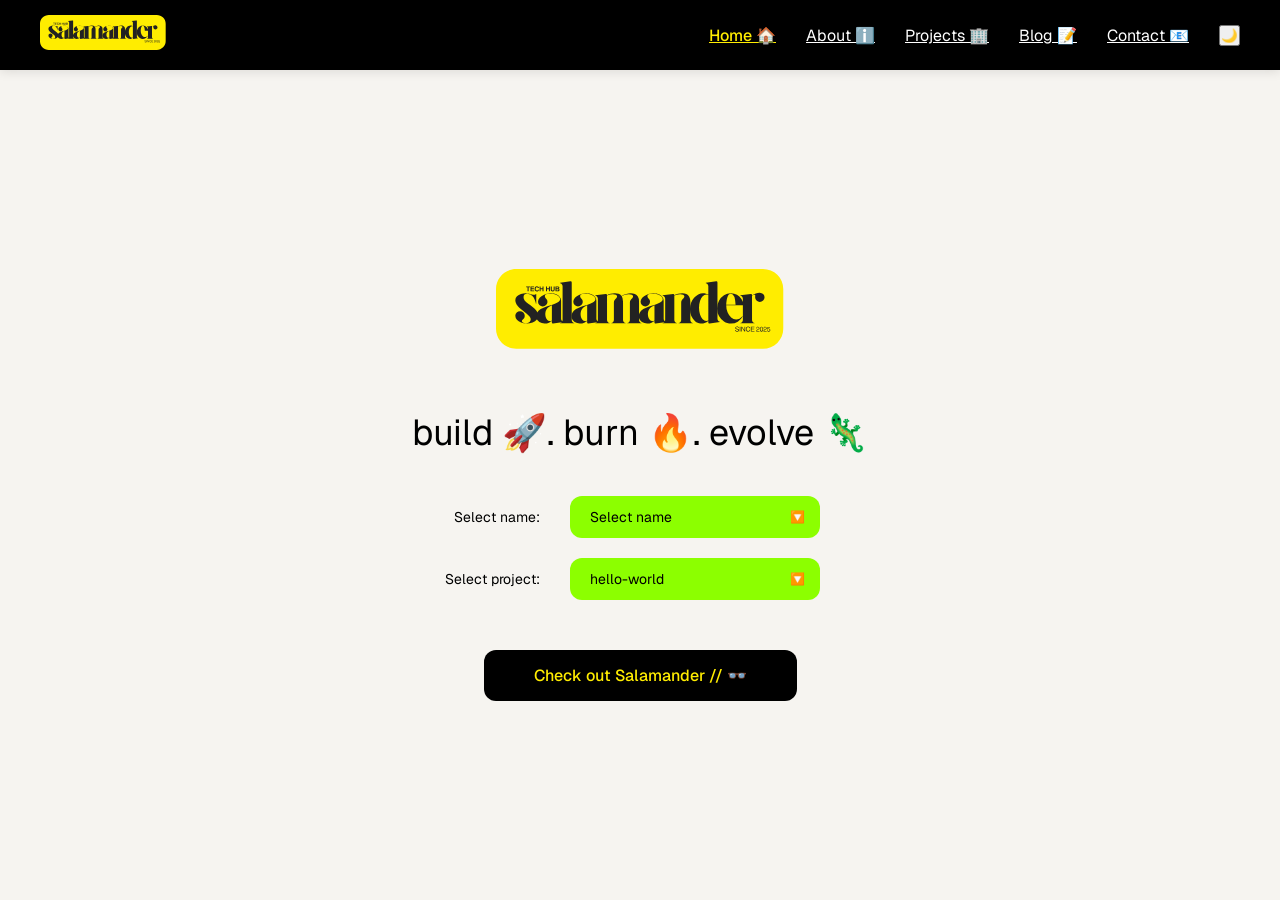
==== index.html @ b8609110 "Add favicon to all main HTML pages - Added a favicon link to 'about.html', 'blog.html', 'contact.htm" ====
<!DOCTYPE html>
<html lang="en">
  <head>
    <meta charset="UTF-8" />
    <meta name="viewport" content="width=device-width, initial-scale=1.0" />
    <title>Salamander Tech Hub</title>
    <link rel="icon" type="image/svg+xml" href="assets/images/salamander-logo-yellow.svg" />
    <link
      href="https://fonts.googleapis.com/css2?family=Geist:wght@400;500;600;700&display=swap"
      rel="stylesheet"
    />
    <link rel="stylesheet" href="css/styles.css" />
  </head>
  <body>
    <nav class="navbar">
      <a href="index.html" class="logo">
        <img src="assets/images/salamander-logo-yellow.svg" alt="Salamander" />
      </a>
      <button class="mobile-menu-toggle" id="mobile-menu-toggle">☰</button>
      <div class="nav-links" id="nav-links">
        <a href="index.html" class="active">Home 🏠</a>
        <a href="about.html">About ℹ️</a>
        <a href="projects.html">Projects 🏢</a>
        <a href="blog.html">Blog 📝</a>
        <a href="contact.html">Contact 📧</a>
        <button id="theme-toggle" aria-label="Toggle dark mode">🌙</button>
      </div>
    </nav>

    <main class="main-content">
      <img
        src="assets/images/salamander-logo-yellow.svg"
        alt="Salamander Tech Hub"
        class="salamander-logo"
      />

      <h1 class="motto">build 🚀. burn 🔥. evolve 🦎</h1>

      <div class="controls">
        <div class="control-group">
          <label for="name-select">Select name:</label>
          <div class="select-wrapper">
            <select id="name-select"></select>
          </div>
        </div>

        <div class="control-group">
          <label for="project-select">Select project:</label>
          <div class="select-wrapper">
            <select id="project-select">
              <option value="hello-world">hello-world</option>
            </select>
          </div>
        </div>

        <button class="cta-button">Check out Salamander // 👓</button>
      </div>
    </main>

    <script src="js/script.js"></script>
  </body>
</html>
---- css/styles.css ----
* {
    margin: 0;
    padding: 0;
    box-sizing: border-box;
}

body {
    font-family: 'Geist';
    background-color: #F6F4F0;
    color: #000000;
    min-height: 100vh;
}

/* Navigation */
.navbar {
    display: flex;
    justify-content: space-between;
    align-items: center;
    padding: 15px 40px;
    background-color: #000000;
    width: 100%;
    position: sticky;
    top: 0;
    z-index: 1000;
    box-shadow: 0 2px 10px rgba(0, 0, 0, 0.1);
}

.logo {
    display: inline-block;
}

.logo img {
    height: 35px;
    width: auto;
}

.nav-links {
    display: flex;
    gap: 30px;
}

.nav-links a {
    /* text-decoration: none; */
    color: #FFFFFF;
    font-size: 16px;
}

.nav-links a:hover {
    color: #FFED00;
}

.nav-links a.active {
    color: #FFED00;
    font-weight: 500;
}

/* Mobile menu toggle */
.mobile-menu-toggle {
    display: none;
    background: none;
    border: none;
    color: #FFFFFF;
    font-size: 24px;
    cursor: pointer;
    padding: 5px;
}

.mobile-menu-toggle:hover {
    color: #FFED00;
}

/* Main Content */
.main-content {
    display: flex;
    flex-direction: column;
    align-items: center;
    justify-content: center;
    min-height: calc(100vh - 70px);
    padding: 40px;
}

/* Page Content Styles */
.page-content {
    max-width: 800px;
    width: 100%;
    margin: 0 auto;
}

.page-title {
    font-size: 48px;
    font-weight: 600;
    text-align: center;
    margin-bottom: 40px;
    color: #000000;
}

.content-section {
    margin-bottom: 40px;
}

.content-section h2 {
    font-size: 28px;
    font-weight: 600;
    margin-bottom: 20px;
    color: #000000;
}

.content-section p {
    font-size: 16px;
    line-height: 1.6;
    margin-bottom: 15px;
    color: #333333;
}

.values-list, .involvement-list, .contribution-steps {
    margin-left: 20px;
}

.values-list li, .involvement-list li {
    margin-bottom: 10px;
    font-size: 16px;
    line-height: 1.6;
}

.contribution-steps li {
    margin-bottom: 8px;
    font-size: 16px;
    line-height: 1.6;
}

/* Blog Styles */
.blog-intro {
    text-align: center;
    margin-bottom: 40px;
    font-size: 18px;
    color: #555555;
}

.blog-posts {
    display: flex;
    flex-direction: column;
    gap: 30px;
    margin-bottom: 40px;
}

.blog-post {
    background-color: #FFFFFF;
    padding: 30px;
    border-radius: 12px;
    box-shadow: 0 2px 10px rgba(0, 0, 0, 0.1);
    border-left: 4px solid #FFED00;
}

.blog-post h2 {
    font-size: 24px;
    font-weight: 600;
    margin-bottom: 15px;
    color: #000000;
}

.post-meta {
    display: flex;
    gap: 20px;
    margin-bottom: 15px;
    font-size: 14px;
    color: #666666;
}

.read-more {
    color: #FFED00;
    text-decoration: none;
    font-weight: 500;
    display: inline-block;
    margin-top: 10px;
}

.read-more:hover {
    color: #000000;
}

/* Project Styles */
.projects-grid {
    display: grid;
    grid-template-columns: repeat(auto-fit, minmax(300px, 1fr));
    gap: 30px;
    margin-bottom: 40px;
}

.project-card {
    background-color: #FFFFFF;
    padding: 30px;
    border-radius: 12px;
    box-shadow: 0 2px 10px rgba(0, 0, 0, 0.1);
    border-top: 4px solid #8CFF00;
}

.project-card h3 {
    font-size: 22px;
    font-weight: 600;
    margin-bottom: 15px;
    color: #000000;
}

.project-card p {
    font-size: 16px;
    line-height: 1.6;
    margin-bottom: 20px;
    color: #333333;
}

.project-meta {
    display: flex;
    gap: 10px;
    flex-wrap: wrap;
}

.project-type, .project-status {
    padding: 5px 12px;
    border-radius: 20px;
    font-size: 12px;
    font-weight: 500;
}

.project-type {
    background-color: #FFED00;
    color: #000000;
}

.project-status {
    background-color: #8CFF00;
    color: #000000;
}

/* Contact Styles */
.contact-intro {
    text-align: center;
    margin-bottom: 40px;
    font-size: 18px;
    color: #555555;
}

.contact-methods {
    display: grid;
    grid-template-columns: repeat(auto-fit, minmax(250px, 1fr));
    gap: 30px;
    margin-bottom: 40px;
}

.contact-card {
    background-color: #FFFFFF;
    padding: 30px;
    border-radius: 12px;
    box-shadow: 0 2px 10px rgba(0, 0, 0, 0.1);
    text-align: center;
    border-top: 4px solid #FFED00;
}

.contact-card h3 {
    font-size: 22px;
    font-weight: 600;
    margin-bottom: 15px;
    color: #000000;
}

.contact-card p {
    font-size: 16px;
    line-height: 1.6;
    margin-bottom: 20px;
    color: #333333;
}

.contact-link {
    color: #FFED00;
    text-decoration: none;
    font-weight: 500;
    font-size: 16px;
}

.contact-link:hover {
    color: #000000;
}

.cta-section {
    text-align: center;
    margin-top: 30px;
}

.salamander-logo {
    margin-bottom: 60px;
    width: auto;
    height: 80px;
}

.motto {
    font-size: 36px;
    font-weight: 400;
    margin-bottom: 40px;
    text-align: center;
}

/* Controls */
.controls {
    display: flex;
    flex-direction: column;
    gap: 20px;
    align-items: center;
    width: 400px;
}

.control-group {
    display: flex;
    align-items: center;
    gap: 30px;
    width: 100%;
}

label {
    font-size: 14px;
    width: 100px;
    text-align: right;
}

.select-wrapper {
    position: relative;
    width: 250px;
    background-color: #000000;
    border-radius: 12px;
    overflow: hidden;
}

select {
    width: 100%;
    padding: 12px 20px;
    background-color: #8CFF00;
    color: #000000;
    border: none;
    appearance: none;
    cursor: pointer;
    font-size: 14px;
    font-family: 'Geist', sans-serif;
    padding-right: 40px;
}

.select-wrapper::after {
    content: '🔽';
    position: absolute;
    right: 15px;
    top: 50%;
    transform: translateY(-50%);
    color: #FFED00;
    pointer-events: none;
    font-size: 12px;
}

/* Custom arrow styling */
select::-ms-expand {
    display: none;
}

.cta-button {
    background-color: #000000;
    color: #FFED00;
    border: none;
    padding: 15px 50px;
    border-radius: 12px;
    cursor: pointer;
    font-size: 16px;
    font-weight: 500;
    margin-top: 30px;
    transition: opacity 0.3s ease;
    font-family: 'Geist', sans-serif;
}

.cta-button:hover {
    opacity: 0.9;
    background-color:  #FFED00;
    color: #000000;
}

/* Responsive design */
@media (max-width: 768px) {
    .navbar {
        padding: 15px 20px;
    }
    
    .mobile-menu-toggle {
        display: block;
    }
    
    .nav-links {
        display: none;
        position: absolute;
        top: 100%;
        left: 0;
        right: 0;
        background-color: #000000;
        flex-direction: column;
        padding: 20px;
        gap: 15px;
        box-shadow: 0 2px 10px rgba(0, 0, 0, 0.1);
    }
    
    .nav-links.active {
        display: flex;
    }
    
    .main-content {
        padding: 20px;
    }
    
    .salamander-logo {
        height: 60px;
    }
    
    .motto {
        font-size: 28px;
    }
    
    .control-group {
        flex-direction: column;
        align-items: flex-start;
        gap: 10px;
        width: 280px;
        text-align: center;
    }
    
    label {
        width: auto;
        text-align: left;
    }
    
    .page-title {
        font-size: 36px;
    }
    
    .content-section h2 {
        font-size: 24px;
    }
    
    .projects-grid {
        grid-template-columns: 1fr;
    }
    
    .contact-methods {
        grid-template-columns: 1fr;
    }
    
    .blog-post, .project-card, .contact-card {
        padding: 20px;
    }
}
/*Dark mode*/
body.dark-mode {
  background-color: #121212;
  color: #f5f5f5;
  transition: background-color 0.3s ease, color 0.3s ease;
}

body.dark-mode .navbar {
  background-color: #1e1e1e;
}

body.dark-mode a {
  color: #f5f5f5;
}

body.dark-mode select,
body.dark-mode button {
  background-color: #2a2a2a;
  color: #f5f5f5;
  border: 1px solid #444;
}

/* Dark mode styles for new content */
body.dark-mode .page-title,
body.dark-mode .content-section h2,
body.dark-mode .blog-post h2,
body.dark-mode .project-card h3,
body.dark-mode .contact-card h3 {
  color: #f5f5f5;
}

body.dark-mode .content-section p,
body.dark-mode .blog-post p,
body.dark-mode .project-card p,
body.dark-mode .contact-card p,
body.dark-mode .blog-intro,
body.dark-mode .contact-intro {
  color: #cccccc;
}

body.dark-mode .blog-post,
body.dark-mode .project-card,
body.dark-mode .contact-card {
  background-color: #2a2a2a;
  border-color: #444;
}

body.dark-mode .post-meta {
  color: #999999;
}

body.dark-mode .read-more,
body.dark-mode .contact-link {
  color: #FFED00;
}

body.dark-mode .read-more:hover,
body.dark-mode .contact-link:hover {
  color: #f5f5f5;
}
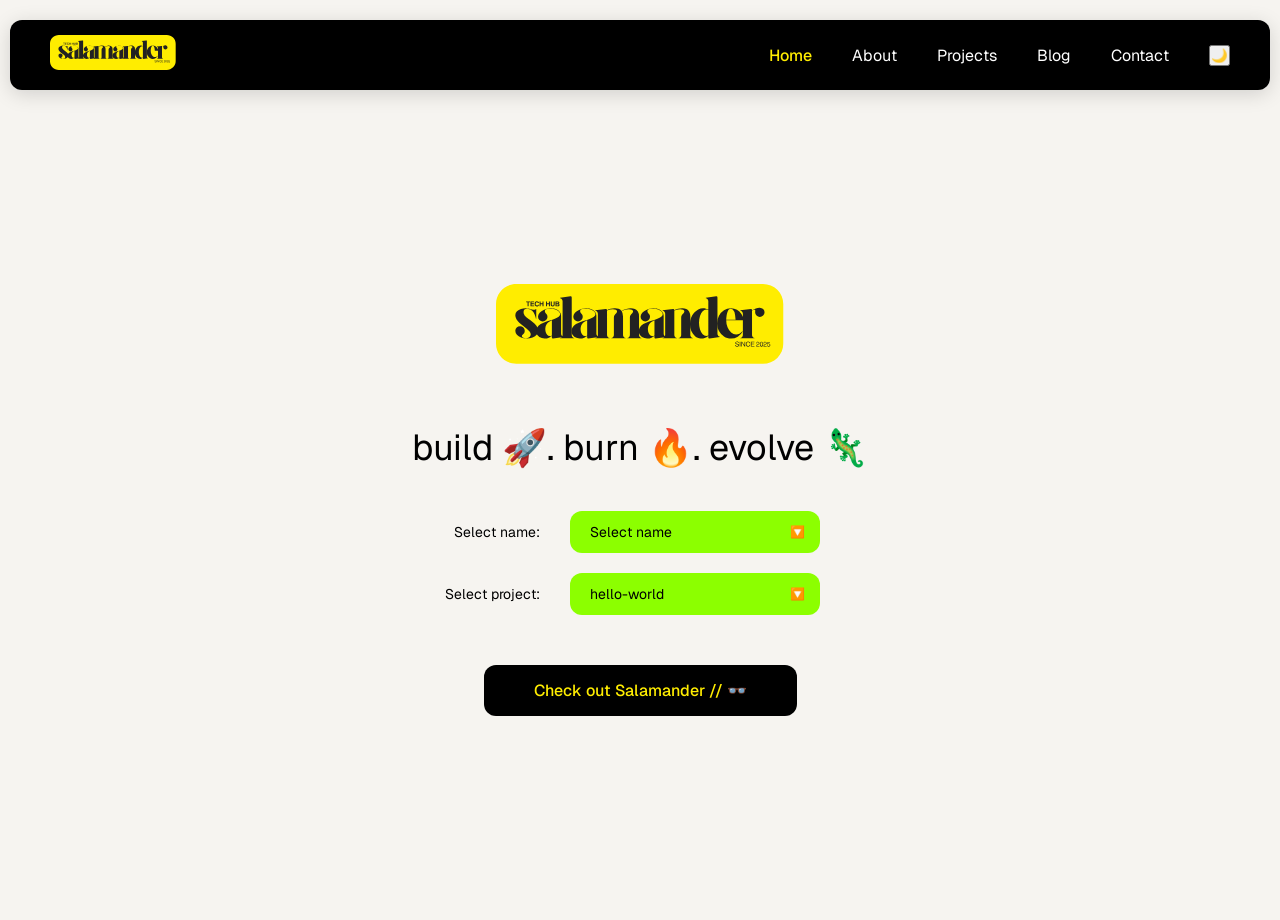
==== commit 4c4a8f1d: "Update development status for main pages - Changed the content of 'about.html', 'blog.html', 'contac" ====
--- a/index.html
+++ b/index.html
@@ -18,11 +18,11 @@
       </a>
       <button class="mobile-menu-toggle" id="mobile-menu-toggle">☰</button>
       <div class="nav-links" id="nav-links">
-        <a href="index.html" class="active">Home 🏠</a>
-        <a href="about.html">About ℹ️</a>
-        <a href="projects.html">Projects 🏢</a>
-        <a href="blog.html">Blog 📝</a>
-        <a href="contact.html">Contact 📧</a>
+        <a href="index.html" class="active">Home</a>
+        <a href="about.html">About</a>
+        <a href="projects.html">Projects</a>
+        <a href="blog.html">Blog</a>
+        <a href="contact.html">Contact</a>
         <button id="theme-toggle" aria-label="Toggle dark mode">🌙</button>
       </div>
     </nav>
--- a/css/styles.css
+++ b/css/styles.css
@@ -5,6 +5,39 @@
     box-sizing: border-box;
 }
 
+/* Custom Scrollbar - Salamander Colors - Floating Style */
+::-webkit-scrollbar {
+    width: 8px;
+}
+
+::-webkit-scrollbar-track {
+    background: transparent;
+    margin: 4px;
+}
+
+::-webkit-scrollbar-thumb {
+    background: #f5fe00;
+    border-radius: 10px;
+    border: none;
+    box-shadow: 0 2px 8px rgba(0, 0, 0, 0.15);
+    min-height: 40px;
+}
+
+::-webkit-scrollbar-thumb:hover {
+    background: #8CFF00;
+    box-shadow: 0 4px 12px rgba(0, 0, 0, 0.2);
+}
+
+::-webkit-scrollbar-corner {
+    background: transparent;
+}
+
+/* Firefox scrollbar - Floating Style */
+* {
+    scrollbar-width: thin;
+    scrollbar-color: #f5fe00 transparent;
+}
+
 body {
     font-family: 'Geist';
     background-color: #F6F4F0;
@@ -19,11 +52,21 @@
     align-items: center;
     padding: 15px 40px;
     background-color: #000000;
-    width: 100%;
+    width: calc(100% - 20px);
+    max-width: 1400px;
+    margin: 20px auto 0;
     position: sticky;
-    top: 0;
+    top: 20px;
     z-index: 1000;
-    box-shadow: 0 2px 10px rgba(0, 0, 0, 0.1);
+    box-shadow: 0 4px 20px rgba(0, 0, 0, 0.15);
+    border-radius: 12px;
+    backdrop-filter: blur(10px);
+    transition: all 0.3s ease;
+}
+
+.navbar:hover {
+    box-shadow: 0 6px 25px rgba(0, 0, 0, 0.2);
+    transform: translateY(-1px);
 }
 
 .logo {
@@ -37,11 +80,11 @@
 
 .nav-links {
     display: flex;
-    gap: 30px;
+    gap: 40px;
 }
 
 .nav-links a {
-    /* text-decoration: none; */
+    text-decoration: none;
     color: #FFFFFF;
     font-size: 16px;
 }
@@ -76,8 +119,9 @@
     flex-direction: column;
     align-items: center;
     justify-content: center;
-    min-height: calc(100vh - 70px);
-    padding: 40px;
+    min-height: calc(100vh - 120px);
+    padding: 40px 20px;
+    margin-top: 20px;
 }
 
 /* Page Content Styles */
@@ -382,6 +426,9 @@
 @media (max-width: 768px) {
     .navbar {
         padding: 15px 20px;
+        width: calc(100% - 10px);
+        margin: 10px auto 0;
+        top: 10px;
     }
     
     .mobile-menu-toggle {
@@ -406,7 +453,8 @@
     }
     
     .main-content {
-        padding: 20px;
+        padding: 20px 10px;
+        margin-top: 10px;
     }
     
     .salamander-logo {
@@ -509,4 +557,128 @@
 body.dark-mode .read-more:hover,
 body.dark-mode .contact-link:hover {
   color: #f5f5f5;
+}
+
+/* Additional dark mode styles for better coverage */
+body.dark-mode .values-list li,
+body.dark-mode .involvement-list li,
+body.dark-mode .contribution-steps li {
+  color: #cccccc;
+}
+
+body.dark-mode .blog-intro,
+body.dark-mode .contact-intro {
+  color: #aaaaaa;
+}
+
+body.dark-mode .project-type,
+body.dark-mode .project-status {
+  background-color: #FFED00;
+  color: #000000;
+}
+
+body.dark-mode .mobile-menu-toggle {
+  color: #f5f5f5;
+}
+
+body.dark-mode .mobile-menu-toggle:hover {
+  color: #FFED00;
+}
+
+/* Dark mode scrollbar - Floating Style */
+body.dark-mode ::-webkit-scrollbar-track {
+  background: transparent;
+}
+
+body.dark-mode ::-webkit-scrollbar-thumb {
+  background: #f5fe00;
+  border: none;
+  box-shadow: 0 2px 8px rgba(0, 0, 0, 0.3);
+}
+
+body.dark-mode ::-webkit-scrollbar-thumb:hover {
+  background: #8CFF00;
+  box-shadow: 0 4px 12px rgba(0, 0, 0, 0.4);
+}
+
+body.dark-mode ::-webkit-scrollbar-corner {
+  background: transparent;
+}
+
+body.dark-mode * {
+  scrollbar-color: #f5fe00 transparent;
+}
+
+/* Development Page Styles */
+.oops-message {
+  font-size: 64px;
+  font-weight: 700;
+  color: #f5fe00;
+  text-align: center;
+  margin-bottom: 20px;
+  text-shadow: 2px 2px 4px rgba(0, 0, 0, 0.1);
+}
+
+.development-message {
+  font-size: 18px;
+  color: #666666;
+  text-align: center;
+  margin-bottom: 40px;
+}
+
+.development-actions {
+  text-align: center;
+  margin-bottom: 60px;
+}
+
+.home-button {
+  display: inline-block;
+  background-color: #000000;
+  color: #f5fe00;
+  text-decoration: none;
+  padding: 15px 40px;
+  border-radius: 12px;
+  font-size: 16px;
+  font-weight: 500;
+  transition: all 0.3s ease;
+  font-family: 'Geist', sans-serif;
+}
+
+.home-button:hover {
+  background-color: #f5fe00;
+  color: #000000;
+  transform: translateY(-2px);
+  box-shadow: 0 4px 12px rgba(0, 0, 0, 0.15);
+}
+
+.development-logo {
+  text-align: center;
+}
+
+.development-logo img {
+  height: 80px;
+  width: auto;
+  opacity: 0.8;
+}
+
+/* Dark mode development page styles */
+body.dark-mode .oops-message {
+  color: #f5fe00;
+  text-shadow: 2px 2px 4px rgba(0, 0, 0, 0.3);
+}
+
+body.dark-mode .development-message {
+  color: #aaaaaa;
+}
+
+body.dark-mode .home-button {
+  background-color: #2a2a2a;
+  color: #f5fe00;
+  border: 1px solid #444;
+}
+
+body.dark-mode .home-button:hover {
+  background-color: #f5fe00;
+  color: #000000;
+  border: 1px solid #f5fe00;
 }
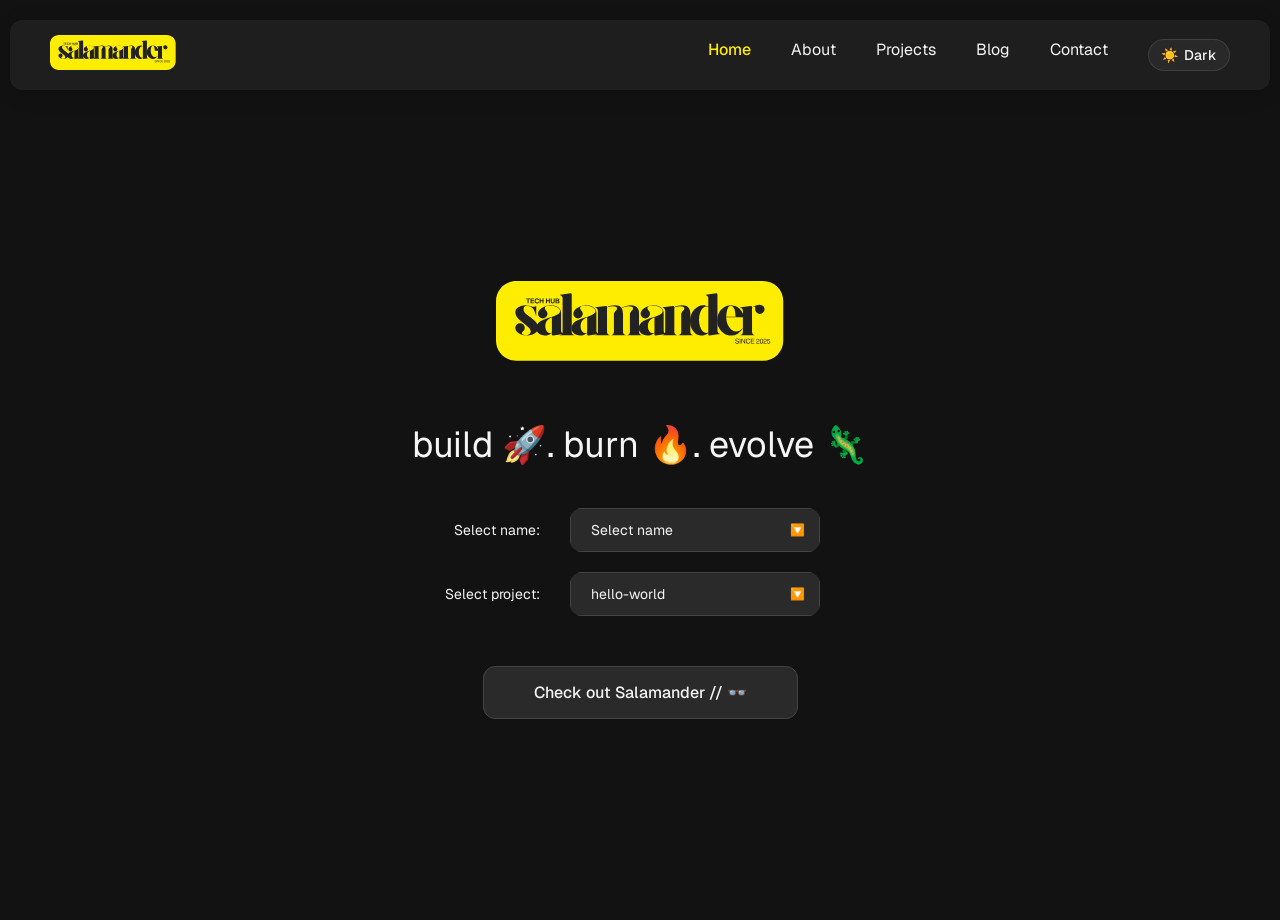
==== commit 50a4cb62: "Refactor theme toggle button for improved accessibility and styling - Updated the theme toggle butto" ====
--- a/index.html
+++ b/index.html
@@ -23,7 +23,10 @@
         <a href="projects.html">Projects</a>
         <a href="blog.html">Blog</a>
         <a href="contact.html">Contact</a>
-        <button id="theme-toggle" aria-label="Toggle dark mode">🌙</button>
+        <button id="theme-toggle" class="theme-toggle-btn" aria-label="Toggle theme">
+          <span class="toggle-icon">🌙</span>
+          <span class="toggle-text">Light</span>
+        </button>
       </div>
     </nav>
 
--- a/css/styles.css
+++ b/css/styles.css
@@ -113,6 +113,42 @@
     color: #FFED00;
 }
 
+/* Theme toggle button */
+.theme-toggle-btn {
+    display: flex;
+    align-items: center;
+    gap: 6px;
+    background: rgba(255, 255, 255, 0.1);
+    border: 1px solid rgba(255, 255, 255, 0.2);
+    color: #FFFFFF;
+    padding: 6px 12px;
+    border-radius: 16px;
+    cursor: pointer;
+    font-size: 14px;
+    font-weight: 500;
+    transition: all 0.3s ease;
+    backdrop-filter: blur(10px);
+    height: 32px;
+    line-height: 1;
+}
+
+.theme-toggle-btn:hover {
+    background: rgba(255, 255, 255, 0.2);
+    border-color: rgba(255, 255, 255, 0.3);
+    transform: translateY(-1px);
+}
+
+.toggle-icon {
+    font-size: 14px;
+    line-height: 1;
+}
+
+.toggle-text {
+    font-family: 'Geist', sans-serif;
+    font-size: 14px;
+    line-height: 1;
+}
+
 /* Main Content */
 .main-content {
     display: flex;
@@ -585,6 +621,17 @@
   color: #FFED00;
 }
 
+body.dark-mode .theme-toggle-btn {
+  background: rgba(255, 255, 255, 0.05);
+  border: 1px solid rgba(255, 255, 255, 0.1);
+  color: #f5f5f5;
+}
+
+body.dark-mode .theme-toggle-btn:hover {
+  background: rgba(255, 255, 255, 0.1);
+  border-color: rgba(255, 255, 255, 0.2);
+}
+
 /* Dark mode scrollbar - Floating Style */
 body.dark-mode ::-webkit-scrollbar-track {
   background: transparent;
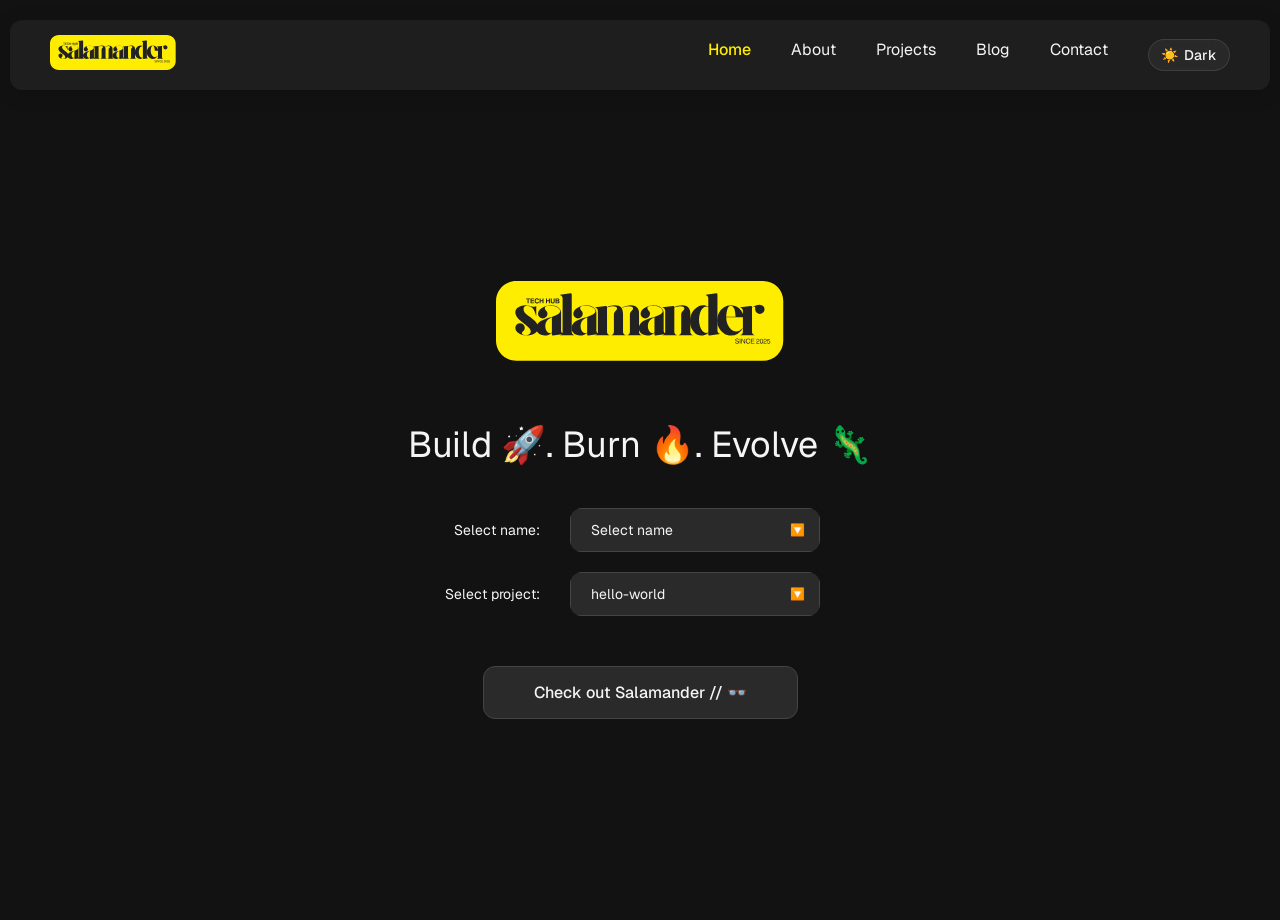
==== commit dff7e3fc: "Update page titles for consistency and clarity - Revised the titles in 'contact.html' and 'projects." ====
--- a/index.html
+++ b/index.html
@@ -37,7 +37,7 @@
         class="salamander-logo"
       />
 
-      <h1 class="motto">build 🚀. burn 🔥. evolve 🦎</h1>
+      <h1 class="motto">Build 🚀. Burn 🔥. Evolve 🦎</h1>
 
       <div class="controls">
         <div class="control-group">
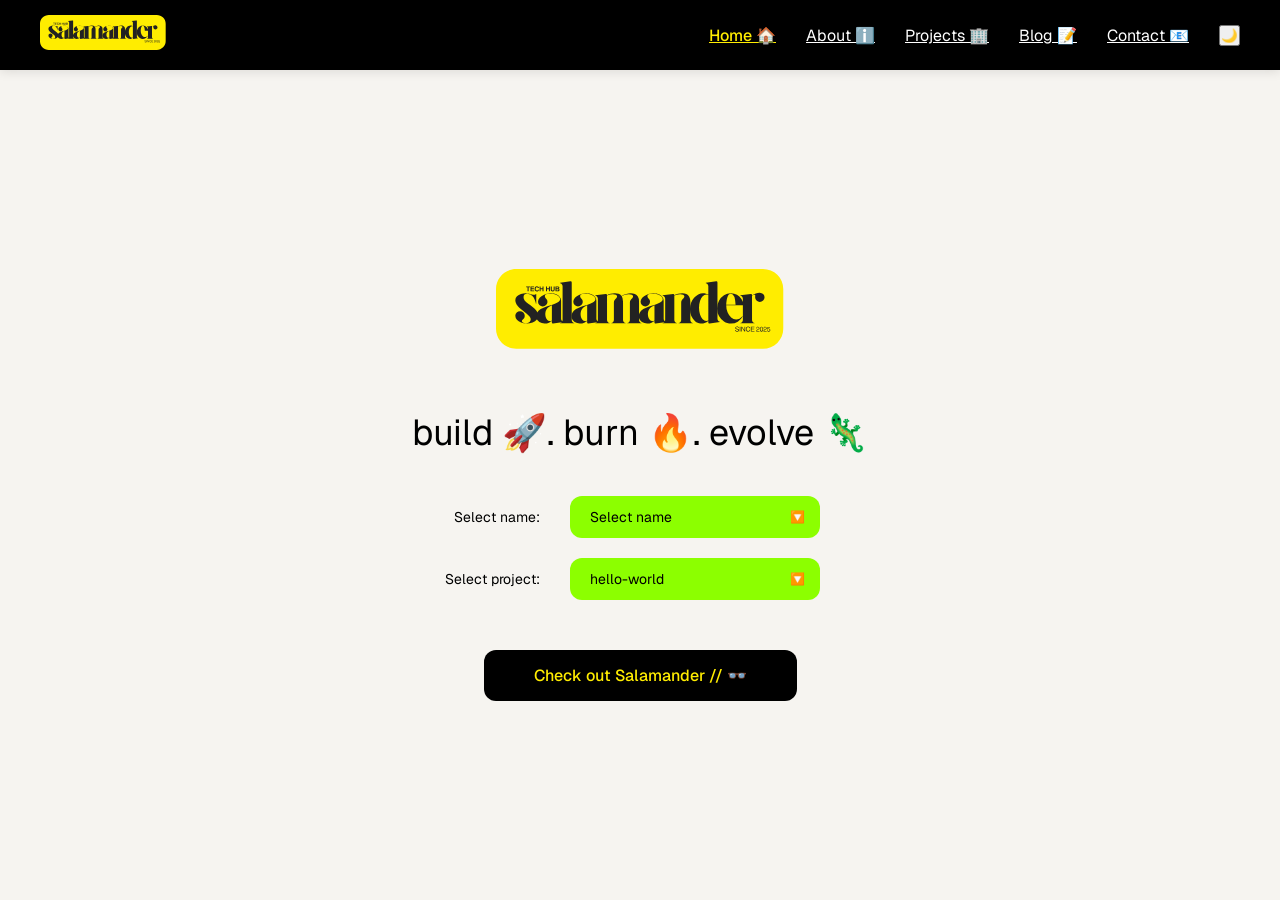
==== commit ec8fa0ca: "Merge pull request #29 from CodeWithEugene/main Add new pages and update navigation" ====
--- a/index.html
+++ b/index.html
@@ -4,7 +4,6 @@
     <meta charset="UTF-8" />
     <meta name="viewport" content="width=device-width, initial-scale=1.0" />
     <title>Salamander Tech Hub</title>
-    <link rel="icon" type="image/svg+xml" href="assets/images/salamander-logo-yellow.svg" />
     <link
       href="https://fonts.googleapis.com/css2?family=Geist:wght@400;500;600;700&display=swap"
       rel="stylesheet"
@@ -18,15 +17,12 @@
       </a>
       <button class="mobile-menu-toggle" id="mobile-menu-toggle">☰</button>
       <div class="nav-links" id="nav-links">
-        <a href="index.html" class="active">Home</a>
-        <a href="about.html">About</a>
-        <a href="projects.html">Projects</a>
-        <a href="blog.html">Blog</a>
-        <a href="contact.html">Contact</a>
-        <button id="theme-toggle" class="theme-toggle-btn" aria-label="Toggle theme">
-          <span class="toggle-icon">🌙</span>
-          <span class="toggle-text">Light</span>
-        </button>
+        <a href="index.html" class="active">Home 🏠</a>
+        <a href="about.html">About ℹ️</a>
+        <a href="projects.html">Projects 🏢</a>
+        <a href="blog.html">Blog 📝</a>
+        <a href="contact.html">Contact 📧</a>
+        <button id="theme-toggle" aria-label="Toggle dark mode">🌙</button>
       </div>
     </nav>
 
@@ -37,7 +33,7 @@
         class="salamander-logo"
       />
 
-      <h1 class="motto">Build 🚀. Burn 🔥. Evolve 🦎</h1>
+      <h1 class="motto">build 🚀. burn 🔥. evolve 🦎</h1>
 
       <div class="controls">
         <div class="control-group">
--- a/css/styles.css
+++ b/css/styles.css
@@ -5,39 +5,6 @@
     box-sizing: border-box;
 }
 
-/* Custom Scrollbar - Salamander Colors - Floating Style */
-::-webkit-scrollbar {
-    width: 8px;
-}
-
-::-webkit-scrollbar-track {
-    background: transparent;
-    margin: 4px;
-}
-
-::-webkit-scrollbar-thumb {
-    background: #f5fe00;
-    border-radius: 10px;
-    border: none;
-    box-shadow: 0 2px 8px rgba(0, 0, 0, 0.15);
-    min-height: 40px;
-}
-
-::-webkit-scrollbar-thumb:hover {
-    background: #8CFF00;
-    box-shadow: 0 4px 12px rgba(0, 0, 0, 0.2);
-}
-
-::-webkit-scrollbar-corner {
-    background: transparent;
-}
-
-/* Firefox scrollbar - Floating Style */
-* {
-    scrollbar-width: thin;
-    scrollbar-color: #f5fe00 transparent;
-}
-
 body {
     font-family: 'Geist';
     background-color: #F6F4F0;
@@ -52,21 +19,11 @@
     align-items: center;
     padding: 15px 40px;
     background-color: #000000;
-    width: calc(100% - 20px);
-    max-width: 1400px;
-    margin: 20px auto 0;
+    width: 100%;
     position: sticky;
-    top: 20px;
+    top: 0;
     z-index: 1000;
-    box-shadow: 0 4px 20px rgba(0, 0, 0, 0.15);
-    border-radius: 12px;
-    backdrop-filter: blur(10px);
-    transition: all 0.3s ease;
-}
-
-.navbar:hover {
-    box-shadow: 0 6px 25px rgba(0, 0, 0, 0.2);
-    transform: translateY(-1px);
+    box-shadow: 0 2px 10px rgba(0, 0, 0, 0.1);
 }
 
 .logo {
@@ -80,11 +37,11 @@
 
 .nav-links {
     display: flex;
-    gap: 40px;
+    gap: 30px;
 }
 
 .nav-links a {
-    text-decoration: none;
+    /* text-decoration: none; */
     color: #FFFFFF;
     font-size: 16px;
 }
@@ -113,51 +70,14 @@
     color: #FFED00;
 }
 
-/* Theme toggle button */
-.theme-toggle-btn {
-    display: flex;
-    align-items: center;
-    gap: 6px;
-    background: rgba(255, 255, 255, 0.1);
-    border: 1px solid rgba(255, 255, 255, 0.2);
-    color: #FFFFFF;
-    padding: 6px 12px;
-    border-radius: 16px;
-    cursor: pointer;
-    font-size: 14px;
-    font-weight: 500;
-    transition: all 0.3s ease;
-    backdrop-filter: blur(10px);
-    height: 32px;
-    line-height: 1;
-}
-
-.theme-toggle-btn:hover {
-    background: rgba(255, 255, 255, 0.2);
-    border-color: rgba(255, 255, 255, 0.3);
-    transform: translateY(-1px);
-}
-
-.toggle-icon {
-    font-size: 14px;
-    line-height: 1;
-}
-
-.toggle-text {
-    font-family: 'Geist', sans-serif;
-    font-size: 14px;
-    line-height: 1;
-}
-
 /* Main Content */
 .main-content {
     display: flex;
     flex-direction: column;
     align-items: center;
     justify-content: center;
-    min-height: calc(100vh - 120px);
-    padding: 40px 20px;
-    margin-top: 20px;
+    min-height: calc(100vh - 70px);
+    padding: 40px;
 }
 
 /* Page Content Styles */
@@ -462,9 +382,6 @@
 @media (max-width: 768px) {
     .navbar {
         padding: 15px 20px;
-        width: calc(100% - 10px);
-        margin: 10px auto 0;
-        top: 10px;
     }
     
     .mobile-menu-toggle {
@@ -489,8 +406,7 @@
     }
     
     .main-content {
-        padding: 20px 10px;
-        margin-top: 10px;
+        padding: 20px;
     }
     
     .salamander-logo {
@@ -593,139 +509,4 @@
 body.dark-mode .read-more:hover,
 body.dark-mode .contact-link:hover {
   color: #f5f5f5;
-}
-
-/* Additional dark mode styles for better coverage */
-body.dark-mode .values-list li,
-body.dark-mode .involvement-list li,
-body.dark-mode .contribution-steps li {
-  color: #cccccc;
-}
-
-body.dark-mode .blog-intro,
-body.dark-mode .contact-intro {
-  color: #aaaaaa;
-}
-
-body.dark-mode .project-type,
-body.dark-mode .project-status {
-  background-color: #FFED00;
-  color: #000000;
-}
-
-body.dark-mode .mobile-menu-toggle {
-  color: #f5f5f5;
-}
-
-body.dark-mode .mobile-menu-toggle:hover {
-  color: #FFED00;
-}
-
-body.dark-mode .theme-toggle-btn {
-  background: rgba(255, 255, 255, 0.05);
-  border: 1px solid rgba(255, 255, 255, 0.1);
-  color: #f5f5f5;
-}
-
-body.dark-mode .theme-toggle-btn:hover {
-  background: rgba(255, 255, 255, 0.1);
-  border-color: rgba(255, 255, 255, 0.2);
-}
-
-/* Dark mode scrollbar - Floating Style */
-body.dark-mode ::-webkit-scrollbar-track {
-  background: transparent;
-}
-
-body.dark-mode ::-webkit-scrollbar-thumb {
-  background: #f5fe00;
-  border: none;
-  box-shadow: 0 2px 8px rgba(0, 0, 0, 0.3);
-}
-
-body.dark-mode ::-webkit-scrollbar-thumb:hover {
-  background: #8CFF00;
-  box-shadow: 0 4px 12px rgba(0, 0, 0, 0.4);
-}
-
-body.dark-mode ::-webkit-scrollbar-corner {
-  background: transparent;
-}
-
-body.dark-mode * {
-  scrollbar-color: #f5fe00 transparent;
-}
-
-/* Development Page Styles */
-.oops-message {
-  font-size: 64px;
-  font-weight: 700;
-  color: #f5fe00;
-  text-align: center;
-  margin-bottom: 20px;
-  text-shadow: 2px 2px 4px rgba(0, 0, 0, 0.1);
-}
-
-.development-message {
-  font-size: 18px;
-  color: #666666;
-  text-align: center;
-  margin-bottom: 40px;
-}
-
-.development-actions {
-  text-align: center;
-  margin-bottom: 60px;
-}
-
-.home-button {
-  display: inline-block;
-  background-color: #000000;
-  color: #f5fe00;
-  text-decoration: none;
-  padding: 15px 40px;
-  border-radius: 12px;
-  font-size: 16px;
-  font-weight: 500;
-  transition: all 0.3s ease;
-  font-family: 'Geist', sans-serif;
-}
-
-.home-button:hover {
-  background-color: #f5fe00;
-  color: #000000;
-  transform: translateY(-2px);
-  box-shadow: 0 4px 12px rgba(0, 0, 0, 0.15);
-}
-
-.development-logo {
-  text-align: center;
-}
-
-.development-logo img {
-  height: 80px;
-  width: auto;
-  opacity: 0.8;
-}
-
-/* Dark mode development page styles */
-body.dark-mode .oops-message {
-  color: #f5fe00;
-  text-shadow: 2px 2px 4px rgba(0, 0, 0, 0.3);
-}
-
-body.dark-mode .development-message {
-  color: #aaaaaa;
-}
-
-body.dark-mode .home-button {
-  background-color: #2a2a2a;
-  color: #f5fe00;
-  border: 1px solid #444;
-}
-
-body.dark-mode .home-button:hover {
-  background-color: #f5fe00;
-  color: #000000;
-  border: 1px solid #f5fe00;
 }
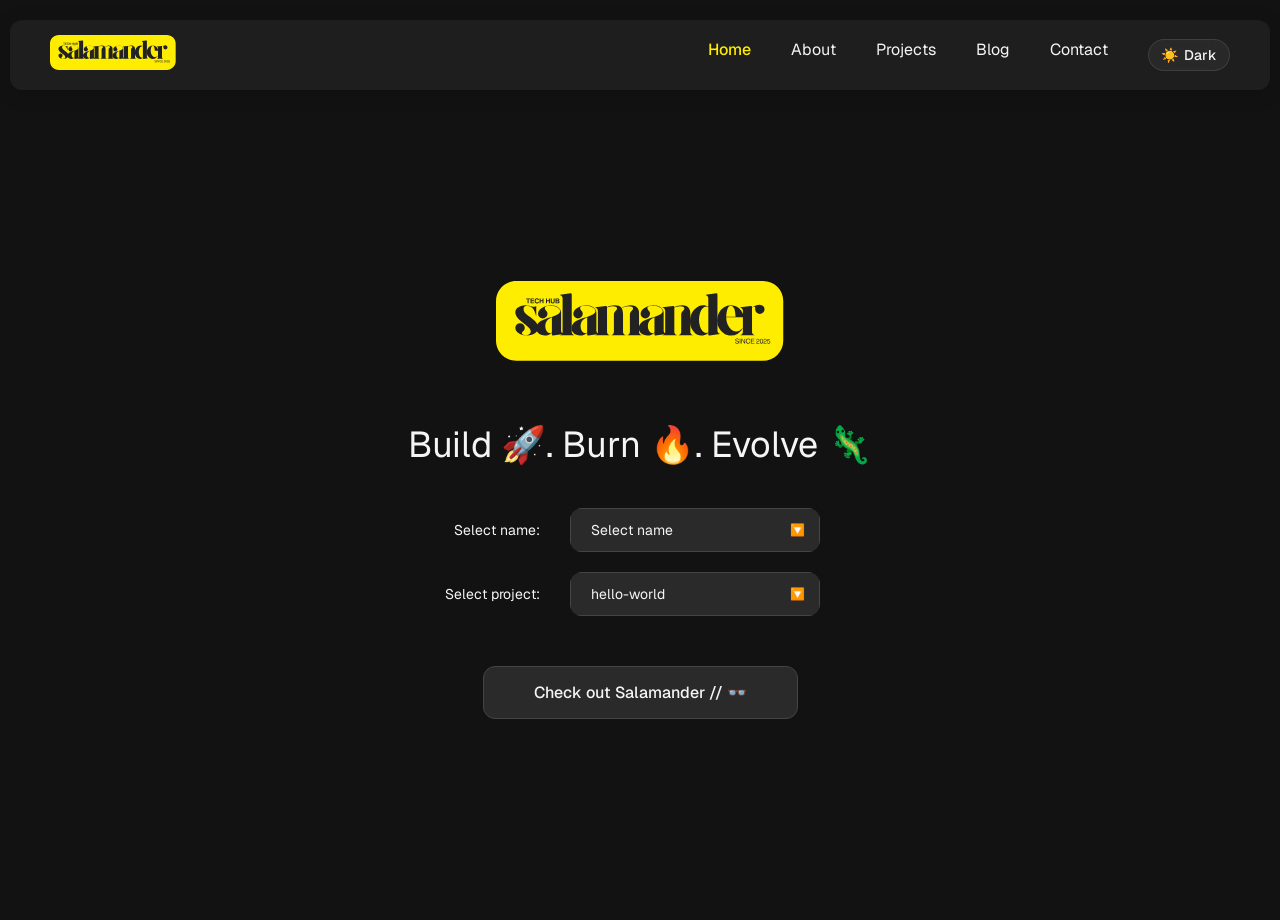
==== commit 46d77dbb: "Merge pull request #30 from CodeWithEugene/navbar Navbar" ====
--- a/index.html
+++ b/index.html
@@ -4,6 +4,7 @@
     <meta charset="UTF-8" />
     <meta name="viewport" content="width=device-width, initial-scale=1.0" />
     <title>Salamander Tech Hub</title>
+    <link rel="icon" type="image/svg+xml" href="assets/images/salamander-logo-yellow.svg" />
     <link
       href="https://fonts.googleapis.com/css2?family=Geist:wght@400;500;600;700&display=swap"
       rel="stylesheet"
@@ -17,12 +18,15 @@
       </a>
       <button class="mobile-menu-toggle" id="mobile-menu-toggle">☰</button>
       <div class="nav-links" id="nav-links">
-        <a href="index.html" class="active">Home 🏠</a>
-        <a href="about.html">About ℹ️</a>
-        <a href="projects.html">Projects 🏢</a>
-        <a href="blog.html">Blog 📝</a>
-        <a href="contact.html">Contact 📧</a>
-        <button id="theme-toggle" aria-label="Toggle dark mode">🌙</button>
+        <a href="index.html" class="active">Home</a>
+        <a href="about.html">About</a>
+        <a href="projects.html">Projects</a>
+        <a href="blog.html">Blog</a>
+        <a href="contact.html">Contact</a>
+        <button id="theme-toggle" class="theme-toggle-btn" aria-label="Toggle theme">
+          <span class="toggle-icon">🌙</span>
+          <span class="toggle-text">Light</span>
+        </button>
       </div>
     </nav>
 
@@ -33,7 +37,7 @@
         class="salamander-logo"
       />
 
-      <h1 class="motto">build 🚀. burn 🔥. evolve 🦎</h1>
+      <h1 class="motto">Build 🚀. Burn 🔥. Evolve 🦎</h1>
 
       <div class="controls">
         <div class="control-group">
--- a/css/styles.css
+++ b/css/styles.css
@@ -5,6 +5,39 @@
     box-sizing: border-box;
 }
 
+/* Custom Scrollbar - Salamander Colors - Floating Style */
+::-webkit-scrollbar {
+    width: 8px;
+}
+
+::-webkit-scrollbar-track {
+    background: transparent;
+    margin: 4px;
+}
+
+::-webkit-scrollbar-thumb {
+    background: #f5fe00;
+    border-radius: 10px;
+    border: none;
+    box-shadow: 0 2px 8px rgba(0, 0, 0, 0.15);
+    min-height: 40px;
+}
+
+::-webkit-scrollbar-thumb:hover {
+    background: #8CFF00;
+    box-shadow: 0 4px 12px rgba(0, 0, 0, 0.2);
+}
+
+::-webkit-scrollbar-corner {
+    background: transparent;
+}
+
+/* Firefox scrollbar - Floating Style */
+* {
+    scrollbar-width: thin;
+    scrollbar-color: #f5fe00 transparent;
+}
+
 body {
     font-family: 'Geist';
     background-color: #F6F4F0;
@@ -19,11 +52,21 @@
     align-items: center;
     padding: 15px 40px;
     background-color: #000000;
-    width: 100%;
+    width: calc(100% - 20px);
+    max-width: 1400px;
+    margin: 20px auto 0;
     position: sticky;
-    top: 0;
+    top: 20px;
     z-index: 1000;
-    box-shadow: 0 2px 10px rgba(0, 0, 0, 0.1);
+    box-shadow: 0 4px 20px rgba(0, 0, 0, 0.15);
+    border-radius: 12px;
+    backdrop-filter: blur(10px);
+    transition: all 0.3s ease;
+}
+
+.navbar:hover {
+    box-shadow: 0 6px 25px rgba(0, 0, 0, 0.2);
+    transform: translateY(-1px);
 }
 
 .logo {
@@ -37,11 +80,11 @@
 
 .nav-links {
     display: flex;
-    gap: 30px;
+    gap: 40px;
 }
 
 .nav-links a {
-    /* text-decoration: none; */
+    text-decoration: none;
     color: #FFFFFF;
     font-size: 16px;
 }
@@ -70,14 +113,51 @@
     color: #FFED00;
 }
 
+/* Theme toggle button */
+.theme-toggle-btn {
+    display: flex;
+    align-items: center;
+    gap: 6px;
+    background: rgba(255, 255, 255, 0.1);
+    border: 1px solid rgba(255, 255, 255, 0.2);
+    color: #FFFFFF;
+    padding: 6px 12px;
+    border-radius: 16px;
+    cursor: pointer;
+    font-size: 14px;
+    font-weight: 500;
+    transition: all 0.3s ease;
+    backdrop-filter: blur(10px);
+    height: 32px;
+    line-height: 1;
+}
+
+.theme-toggle-btn:hover {
+    background: rgba(255, 255, 255, 0.2);
+    border-color: rgba(255, 255, 255, 0.3);
+    transform: translateY(-1px);
+}
+
+.toggle-icon {
+    font-size: 14px;
+    line-height: 1;
+}
+
+.toggle-text {
+    font-family: 'Geist', sans-serif;
+    font-size: 14px;
+    line-height: 1;
+}
+
 /* Main Content */
 .main-content {
     display: flex;
     flex-direction: column;
     align-items: center;
     justify-content: center;
-    min-height: calc(100vh - 70px);
-    padding: 40px;
+    min-height: calc(100vh - 120px);
+    padding: 40px 20px;
+    margin-top: 20px;
 }
 
 /* Page Content Styles */
@@ -382,6 +462,9 @@
 @media (max-width: 768px) {
     .navbar {
         padding: 15px 20px;
+        width: calc(100% - 10px);
+        margin: 10px auto 0;
+        top: 10px;
     }
     
     .mobile-menu-toggle {
@@ -406,7 +489,8 @@
     }
     
     .main-content {
-        padding: 20px;
+        padding: 20px 10px;
+        margin-top: 10px;
     }
     
     .salamander-logo {
@@ -509,4 +593,139 @@
 body.dark-mode .read-more:hover,
 body.dark-mode .contact-link:hover {
   color: #f5f5f5;
+}
+
+/* Additional dark mode styles for better coverage */
+body.dark-mode .values-list li,
+body.dark-mode .involvement-list li,
+body.dark-mode .contribution-steps li {
+  color: #cccccc;
+}
+
+body.dark-mode .blog-intro,
+body.dark-mode .contact-intro {
+  color: #aaaaaa;
+}
+
+body.dark-mode .project-type,
+body.dark-mode .project-status {
+  background-color: #FFED00;
+  color: #000000;
+}
+
+body.dark-mode .mobile-menu-toggle {
+  color: #f5f5f5;
+}
+
+body.dark-mode .mobile-menu-toggle:hover {
+  color: #FFED00;
+}
+
+body.dark-mode .theme-toggle-btn {
+  background: rgba(255, 255, 255, 0.05);
+  border: 1px solid rgba(255, 255, 255, 0.1);
+  color: #f5f5f5;
+}
+
+body.dark-mode .theme-toggle-btn:hover {
+  background: rgba(255, 255, 255, 0.1);
+  border-color: rgba(255, 255, 255, 0.2);
+}
+
+/* Dark mode scrollbar - Floating Style */
+body.dark-mode ::-webkit-scrollbar-track {
+  background: transparent;
+}
+
+body.dark-mode ::-webkit-scrollbar-thumb {
+  background: #f5fe00;
+  border: none;
+  box-shadow: 0 2px 8px rgba(0, 0, 0, 0.3);
+}
+
+body.dark-mode ::-webkit-scrollbar-thumb:hover {
+  background: #8CFF00;
+  box-shadow: 0 4px 12px rgba(0, 0, 0, 0.4);
+}
+
+body.dark-mode ::-webkit-scrollbar-corner {
+  background: transparent;
+}
+
+body.dark-mode * {
+  scrollbar-color: #f5fe00 transparent;
+}
+
+/* Development Page Styles */
+.oops-message {
+  font-size: 64px;
+  font-weight: 700;
+  color: #f5fe00;
+  text-align: center;
+  margin-bottom: 20px;
+  text-shadow: 2px 2px 4px rgba(0, 0, 0, 0.1);
+}
+
+.development-message {
+  font-size: 18px;
+  color: #666666;
+  text-align: center;
+  margin-bottom: 40px;
+}
+
+.development-actions {
+  text-align: center;
+  margin-bottom: 60px;
+}
+
+.home-button {
+  display: inline-block;
+  background-color: #000000;
+  color: #f5fe00;
+  text-decoration: none;
+  padding: 15px 40px;
+  border-radius: 12px;
+  font-size: 16px;
+  font-weight: 500;
+  transition: all 0.3s ease;
+  font-family: 'Geist', sans-serif;
+}
+
+.home-button:hover {
+  background-color: #f5fe00;
+  color: #000000;
+  transform: translateY(-2px);
+  box-shadow: 0 4px 12px rgba(0, 0, 0, 0.15);
+}
+
+.development-logo {
+  text-align: center;
+}
+
+.development-logo img {
+  height: 80px;
+  width: auto;
+  opacity: 0.8;
+}
+
+/* Dark mode development page styles */
+body.dark-mode .oops-message {
+  color: #f5fe00;
+  text-shadow: 2px 2px 4px rgba(0, 0, 0, 0.3);
+}
+
+body.dark-mode .development-message {
+  color: #aaaaaa;
+}
+
+body.dark-mode .home-button {
+  background-color: #2a2a2a;
+  color: #f5fe00;
+  border: 1px solid #444;
+}
+
+body.dark-mode .home-button:hover {
+  background-color: #f5fe00;
+  color: #000000;
+  border: 1px solid #f5fe00;
 }
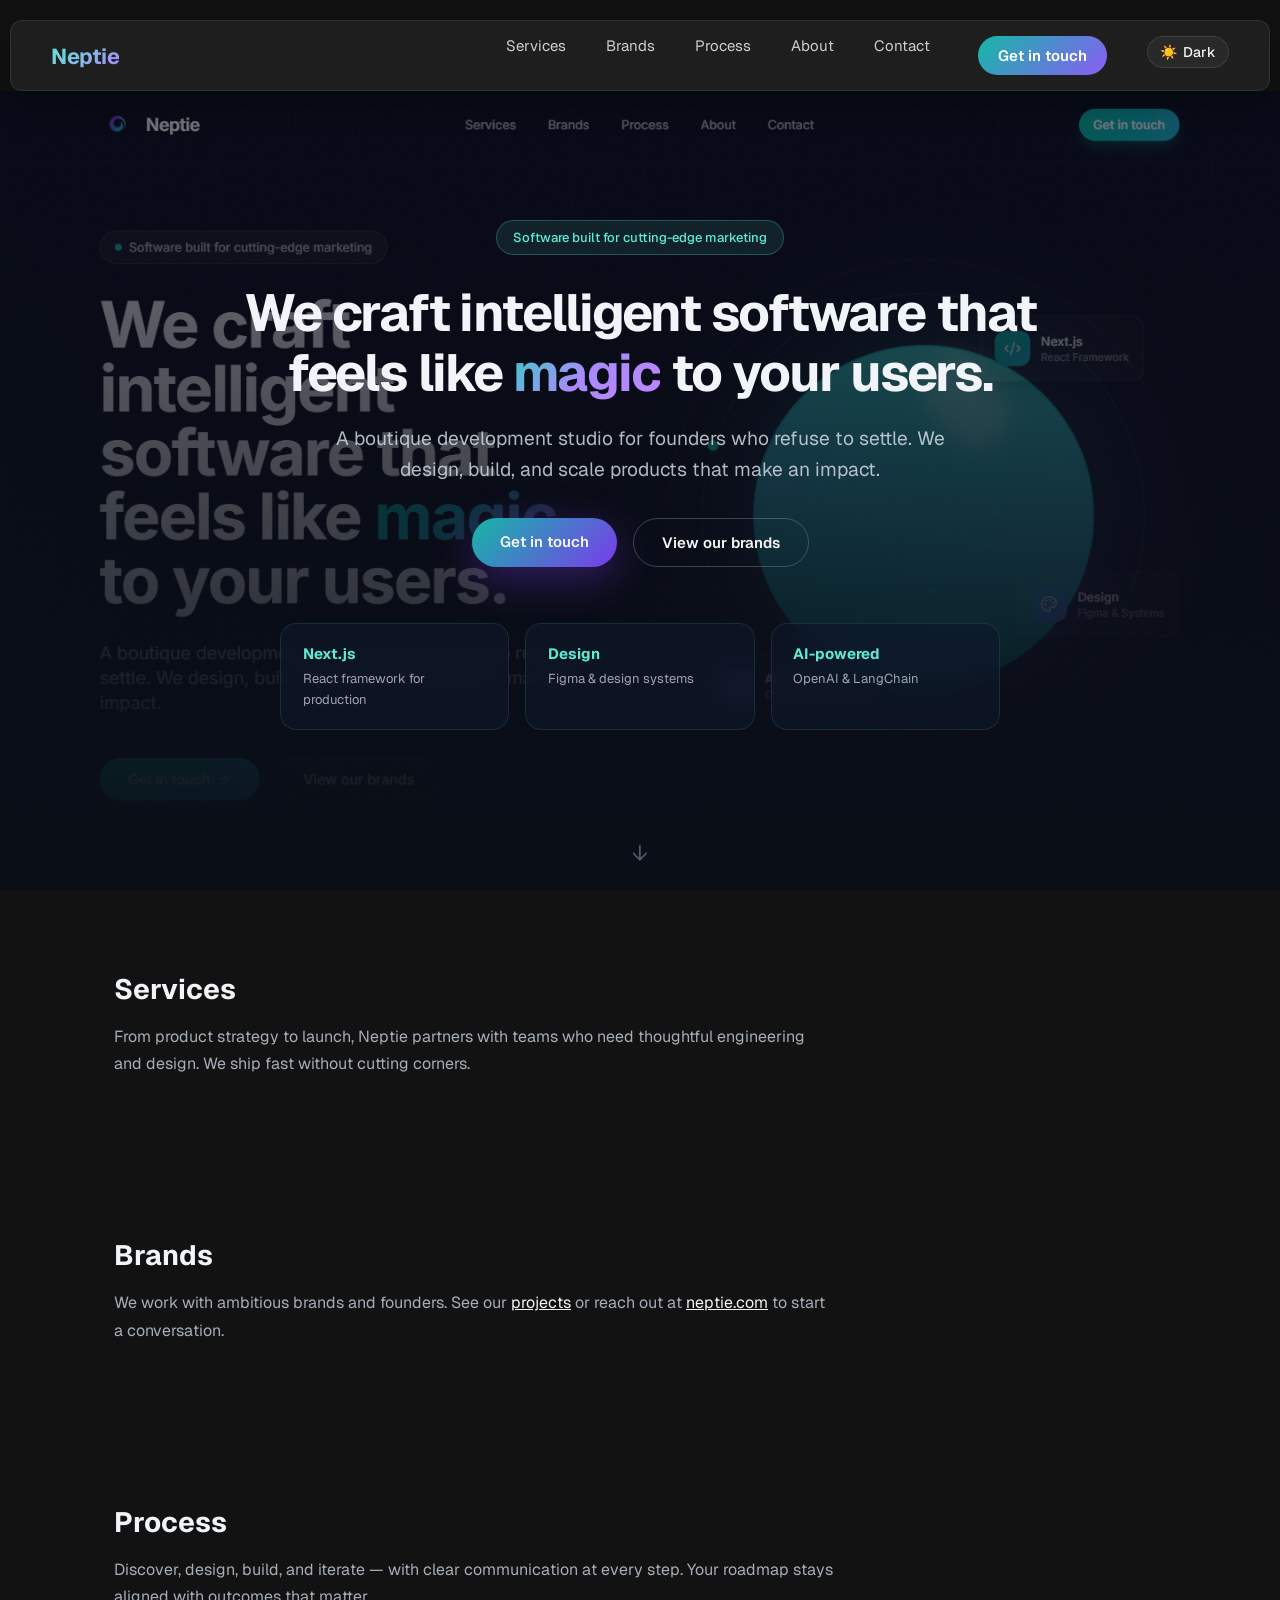
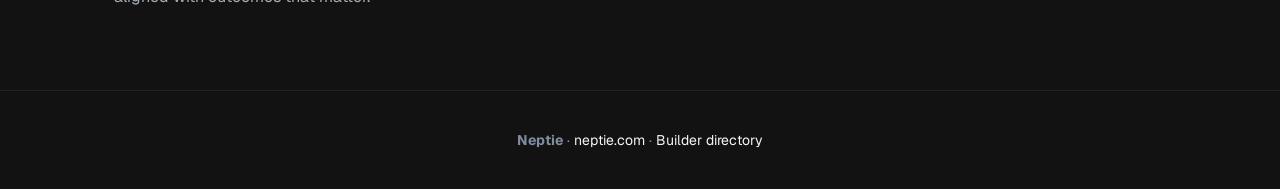
==== commit 18ec9e92: "Refactor website branding" ====
--- a/index.html
+++ b/index.html
@@ -3,62 +3,111 @@
   <head>
     <meta charset="UTF-8" />
     <meta name="viewport" content="width=device-width, initial-scale=1.0" />
-    <title>Salamander Tech Hub</title>
-    <link rel="icon" type="image/svg+xml" href="assets/images/salamander-logo-yellow.svg" />
+    <title>Neptie — Intelligent software for founders</title>
+    <meta
+      name="description"
+      content="Neptie is a boutique development studio. We design, build, and scale products that make an impact. Visit neptie.com."
+    />
+    <link rel="canonical" href="https://neptie.com/" />
+    <meta property="og:site_name" content="Neptie" />
+    <meta property="og:title" content="Neptie — Intelligent software for founders" />
+    <meta
+      property="og:description"
+      content="We craft intelligent software that feels like magic to your users. neptie.com"
+    />
+    <meta property="og:url" content="https://neptie.com/" />
+    <meta name="twitter:card" content="summary_large_image" />
+    <link rel="icon" type="image/svg+xml" href="assets/images/logos/salamander-logo-yellow.svg" />
     <link
       href="https://fonts.googleapis.com/css2?family=Geist:wght@400;500;600;700&display=swap"
       rel="stylesheet"
     />
     <link rel="stylesheet" href="css/styles.css" />
+    <link rel="stylesheet" href="css/neptie.css" />
   </head>
-  <body>
+  <body class="neptie-page dark-mode">
     <nav class="navbar">
-      <a href="index.html" class="logo">
-        <img src="assets/images/salamander-logo-yellow.svg" alt="Salamander" />
-      </a>
-      <button class="mobile-menu-toggle" id="mobile-menu-toggle">☰</button>
+      <a href="index.html" class="logo neptie-logo-text">Neptie</a>
+      <button class="mobile-menu-toggle" id="mobile-menu-toggle" type="button" aria-label="Menu">☰</button>
       <div class="nav-links" id="nav-links">
-        <a href="index.html" class="active">Home</a>
+        <a href="#services">Services</a>
+        <a href="#brands">Brands</a>
+        <a href="#process">Process</a>
         <a href="about.html">About</a>
-        <a href="projects.html">Projects</a>
-        <a href="blog.html">Blog</a>
         <a href="contact.html">Contact</a>
-        <button id="theme-toggle" class="theme-toggle-btn" aria-label="Toggle theme">
-          <span class="toggle-icon">🌙</span>
-          <span class="toggle-text">Light</span>
+        <a href="contact.html" class="neptie-nav-cta">Get in touch</a>
+        <button id="theme-toggle" class="theme-toggle-btn" type="button" aria-label="Toggle theme">
+          <span class="toggle-icon">☀️</span>
+          <span class="toggle-text">Dark</span>
         </button>
       </div>
     </nav>
 
-    <main class="main-content">
-      <img
-        src="assets/images/salamander-logo-yellow.svg"
-        alt="Salamander Tech Hub"
-        class="salamander-logo"
-      />
-
-      <h1 class="motto">Build 🚀. Burn 🔥. Evolve 🦎</h1>
-
-      <div class="controls">
-        <div class="control-group">
-          <label for="name-select">Select name:</label>
-          <div class="select-wrapper">
-            <select id="name-select"></select>
+    <header class="neptie-hero">
+      <div class="neptie-hero-inner">
+        <p class="neptie-badge">Software built for cutting-edge marketing</p>
+        <h1>
+          We craft intelligent software that feels like <span class="neptie-gradient">magic</span> to your
+          users.
+        </h1>
+        <p class="neptie-hero-lead">
+          A boutique development studio for founders who refuse to settle. We design, build, and scale
+          products that make an impact.
+        </p>
+        <div class="neptie-hero-ctas">
+          <a href="contact.html" class="neptie-btn-primary">Get in touch</a>
+          <a href="#brands" class="neptie-btn-secondary">View our brands</a>
+        </div>
+        <div class="neptie-tech-grid">
+          <div class="neptie-tech-card">
+            <strong>Next.js</strong>
+            <span>React framework for production</span>
+          </div>
+          <div class="neptie-tech-card">
+            <strong>Design</strong>
+            <span>Figma &amp; design systems</span>
+          </div>
+          <div class="neptie-tech-card">
+            <strong>AI-powered</strong>
+            <span>OpenAI &amp; LangChain</span>
           </div>
         </div>
+      </div>
+      <span class="neptie-scroll-hint" aria-hidden="true">↓</span>
+    </header>
 
-        <div class="control-group">
-          <label for="project-select">Select project:</label>
-          <div class="select-wrapper">
-            <select id="project-select">
-              <option value="hello-world">hello-world</option>
-            </select>
-          </div>
-        </div>
+    <section id="services" class="neptie-section">
+      <h2>Services</h2>
+      <p>
+        From product strategy to launch, Neptie partners with teams who need thoughtful engineering and
+        design. We ship fast without cutting corners.
+      </p>
+    </section>
 
-        <button class="cta-button">Check out Salamander // 👓</button>
-      </div>
-    </main>
+    <section id="brands" class="neptie-section">
+      <h2>Brands</h2>
+      <p>
+        We work with ambitious brands and founders. See our <a href="projects.html">projects</a> or reach
+        out at <a href="https://neptie.com">neptie.com</a> to start a conversation.
+      </p>
+    </section>
+
+    <section id="process" class="neptie-section">
+      <h2>Process</h2>
+      <p>
+        Discover, design, build, and iterate — with clear communication at every step. Your roadmap stays
+        aligned with outcomes that matter.
+      </p>
+    </section>
+
+    <footer class="neptie-footer">
+      <p>
+        <strong>Neptie</strong> &middot;
+        <a href="https://neptie.com">neptie.com</a>
+        &middot;
+        <a href="directory.html">Builder directory</a>
+      </p>
+    </footer>
 
     <script src="js/script.js"></script>
   </body>
--- a/css/styles.css
+++ b/css/styles.css
@@ -1,4 +1,3 @@
-
 * {
     margin: 0;
     padding: 0;
@@ -78,6 +77,18 @@
     width: auto;
 }
 
+.neptie-wordmark {
+    font-weight: 700;
+    color: #ffed00;
+    font-size: 1.2rem;
+    text-decoration: none;
+    letter-spacing: -0.02em;
+}
+
+.neptie-wordmark:hover {
+    color: #fff7a3;
+}
+
 .nav-links {
     display: flex;
     gap: 40px;
@@ -728,4 +739,288 @@
   background-color: #f5fe00;
   color: #000000;
   border: 1px solid #f5fe00;
-}+}
+
+/* Contact Page Styles */
+.contact-container {
+  width: 100%;
+  max-width: 1200px;
+  margin: 0 auto;
+  padding: 40px 20px;
+}
+
+.contact-card-wrapper {
+    position: relative;
+    width: 100%;
+    max-width: 1200px;
+    margin: 0 auto;
+    background: #111111;
+    box-shadow: 0 0 50px 25px #D6AB00;
+    border-radius: 12px;
+    overflow: hidden;
+    display: grid;
+    grid-template-columns: repeat(2, minmax(0, 1fr));
+}
+
+.left-section {
+    background: #111111;
+    padding: 60px 60px 80px;
+    display: flex;
+    flex-direction: column;
+    align-items: flex-start;
+    justify-content: center;
+    gap: 32px;
+}
+
+.form-container {
+    width: 100%;
+    max-width: 480px;
+}
+
+.form-header {
+  margin-bottom: 20px;
+}
+
+.form-title {
+  font-family: 'Geist', sans-serif;
+  font-size: 48px;
+  font-weight: 600;
+  color: #FFF;
+  line-height: 1.2;
+  margin-bottom: 12px;
+}
+
+.form-subtitle {
+  font-family: 'Geist', sans-serif;
+  font-size: 16px;
+  font-weight: 400;
+  color: #FFF;
+  line-height: 1.4;
+}
+
+.contact-form {
+    display: flex;
+    flex-direction: column;
+    gap: 16px;
+}
+
+.form-row {
+    display: flex;
+    gap: 16px;
+}
+
+.form-field {
+    display: flex;
+    flex-direction: column;
+    gap: 8px;
+    flex: 1;
+}
+
+.form-field label {
+    font-family: 'Geist', sans-serif;
+    font-size: 14px;
+    font-weight: 500;
+    color: #FFFFFF;
+    line-height: 1.4;
+    text-align: left;
+    margin-bottom: 4px;
+}
+
+.form-field input,
+.form-field textarea {
+    height: 44px;
+    border: 1px solid #FFFFFF;
+    background: transparent;
+    padding: 12px 16px;
+    color: #FFFFFF;
+    font-family: 'Geist', sans-serif;
+    font-size: 14px;
+    outline: none;
+    border-radius: 6px;
+    transition: border-color 0.3s ease;
+}
+
+.form-field input:focus,
+.form-field textarea:focus {
+    border-color: #FFED00;
+}
+
+.form-field textarea {
+    height: 120px;
+    resize: vertical;
+    line-height: 1.4;
+}
+
+.form-field input::placeholder,
+.form-field textarea::placeholder {
+    color: rgba(255, 255, 255, 0.6);
+}
+
+.submit-button {
+    width: 180px;
+    height: 48px;
+    background: #FFED00;
+    border: none;
+    border-radius: 10px;
+    font-family: 'Geist', sans-serif;
+    font-size: 16px;
+    font-weight: 600;
+    color: #111111;
+    cursor: pointer;
+    transition: all 0.3s ease;
+    align-self: flex-start;
+}
+
+.submit-button:hover {
+  background: #FFED00;
+  color: #111;
+  transform: translateY(-2px);
+  box-shadow: 0 4px 12px rgba(242, 203, 46, 0.4);
+}
+
+.right-section {
+    display: flex;
+    flex-direction: column;
+    background: #FFED00;
+}
+
+.yellow-background {
+    flex: 1;
+    display: flex;
+    flex-direction: column;
+    justify-content: flex-end;
+    align-items: flex-end;
+    gap: 36px;
+    background: #FFED00;
+    padding: 60px 40px;
+    border-radius: 0 0 0 80px;
+}
+
+.featured-image {
+    width: 100%;
+    max-width: 420px;
+    height: auto;
+    object-fit: contain;
+}
+
+.social-section {
+    display: flex;
+    flex-direction: column;
+    gap: 12px;
+    align-items: flex-end;
+    text-align: right;
+}
+
+.social-text {
+    font-family: 'Geist', sans-serif;
+    font-size: 14px;
+    font-weight: 500;
+    color: #111111;
+}
+
+.social-icons {
+    display: flex;
+    gap: 12px;
+    align-items: center;
+}
+
+.social-icons svg {
+    width: 32px;
+    height: 32px;
+    cursor: pointer;
+    transition: transform 0.3s ease;
+}
+
+.social-icons svg:hover {
+    transform: scale(1.15);
+}
+
+/* Responsive Contact Page */
+@media (max-width: 1200px) {
+    .contact-card-wrapper {
+        box-shadow: 0 0 40px 20px rgba(214, 171, 0, 0.85);
+    }
+}
+
+@media (max-width: 1024px) {
+    .contact-card-wrapper {
+        grid-template-columns: 1fr;
+    }
+
+    .left-section {
+        padding: 48px 32px 56px;
+        align-items: stretch;
+    }
+
+    .right-section {
+        background: transparent;
+    }
+
+    .yellow-background {
+        border-radius: 0;
+        align-items: center;
+        text-align: center;
+        padding: 40px 32px 48px;
+        gap: 28px;
+    }
+
+    .featured-image {
+        max-width: 320px;
+    }
+
+    .social-section {
+        align-items: center;
+        text-align: center;
+    }
+}
+
+@media (max-width: 640px) {
+    .contact-card-wrapper {
+        box-shadow: 0 0 30px 15px rgba(214, 171, 0, 0.75);
+    }
+
+    .left-section {
+        padding: 36px 20px 44px;
+        gap: 24px;
+    }
+
+    .form-title {
+        font-size: 32px;
+    }
+
+    .form-row {
+        flex-direction: column;
+    }
+
+    .contact-form {
+        gap: 14px;
+    }
+
+    .submit-button {
+        width: 100%;
+        align-self: stretch;
+    }
+
+    .yellow-background {
+        padding: 32px 20px 40px;
+        gap: 24px;
+    }
+
+    .featured-image {
+        max-width: 260px;
+    }
+}
+
+/* Dark Mode Contact Page */
+body.dark-mode .contact-card-wrapper {
+  background: #1a1a1a;
+  box-shadow: 0 0 50px 25px rgba(214, 171, 0, 0.4);
+}
+
+body.dark-mode .left-section {
+  background: #1a1a1a;
+}
+
+body.dark-mode .social-text {
+  color: #111;
+}
--- a/css/neptie.css
+++ b/css/neptie.css
@@ -0,0 +1,278 @@
+/* Neptie marketing homepage — https://neptie.com */
+
+.neptie-page {
+  font-family: "Geist", system-ui, sans-serif;
+  background: #0a0e17;
+  color: #e8ecf4;
+  min-height: 100vh;
+  overflow-x: hidden;
+}
+
+.neptie-page .navbar {
+  background: rgba(10, 14, 23, 0.75);
+  border: 1px solid rgba(94, 234, 212, 0.12);
+  box-shadow: 0 8px 32px rgba(0, 0, 0, 0.4);
+}
+
+.neptie-page .nav-links a {
+  color: rgba(232, 236, 244, 0.85);
+  font-size: 15px;
+}
+
+.neptie-page .nav-links a:hover,
+.neptie-page .nav-links a.active {
+  color: #5eead4;
+}
+
+.neptie-page .mobile-menu-toggle {
+  color: #e8ecf4;
+}
+
+.neptie-page .mobile-menu-toggle:hover {
+  color: #5eead4;
+}
+
+.neptie-logo-text {
+  font-weight: 700;
+  font-size: 1.35rem;
+  letter-spacing: -0.02em;
+  background: linear-gradient(135deg, #5eead4 0%, #a78bfa 100%);
+  -webkit-background-clip: text;
+  -webkit-text-fill-color: transparent;
+  background-clip: text;
+  text-decoration: none;
+}
+
+.neptie-logo-text:hover {
+  opacity: 0.9;
+}
+
+.neptie-nav-cta {
+  padding: 10px 20px;
+  border-radius: 999px;
+  background: linear-gradient(135deg, #14b8a6, #8b5cf6);
+  color: #fff !important;
+  font-weight: 600;
+  border: none;
+  text-decoration: none;
+  font-size: 14px;
+  margin-left: 8px;
+}
+
+.neptie-nav-cta:hover {
+  filter: brightness(1.08);
+  color: #fff !important;
+}
+
+.neptie-hero {
+  position: relative;
+  min-height: calc(100vh - 100px);
+  display: flex;
+  flex-direction: column;
+  align-items: center;
+  justify-content: center;
+  padding: 4rem 1.5rem 6rem;
+  background-image: url("../background.png");
+  background-size: cover;
+  background-position: center top;
+  background-repeat: no-repeat;
+}
+
+.neptie-hero::before {
+  content: "";
+  position: absolute;
+  inset: 0;
+  background: linear-gradient(
+    180deg,
+    rgba(10, 14, 23, 0.55) 0%,
+    rgba(10, 14, 23, 0.75) 45%,
+    #0a0e17 100%
+  );
+  pointer-events: none;
+}
+
+.neptie-hero-inner {
+  position: relative;
+  z-index: 1;
+  max-width: 920px;
+  text-align: center;
+}
+
+.neptie-badge {
+  display: inline-flex;
+  align-items: center;
+  gap: 8px;
+  padding: 8px 16px;
+  border-radius: 999px;
+  background: rgba(94, 234, 212, 0.1);
+  border: 1px solid rgba(94, 234, 212, 0.25);
+  color: #5eead4;
+  font-size: 13px;
+  font-weight: 500;
+  margin-bottom: 1.75rem;
+}
+
+.neptie-hero h1 {
+  font-size: clamp(2rem, 5vw, 3.25rem);
+  font-weight: 700;
+  line-height: 1.15;
+  letter-spacing: -0.03em;
+  margin-bottom: 1.25rem;
+  color: #f1f5f9;
+}
+
+.neptie-gradient {
+  background: linear-gradient(135deg, #2dd4bf 0%, #a78bfa 50%, #c084fc 100%);
+  -webkit-background-clip: text;
+  -webkit-text-fill-color: transparent;
+  background-clip: text;
+}
+
+.neptie-hero-lead {
+  font-size: clamp(1rem, 2vw, 1.2rem);
+  line-height: 1.65;
+  color: rgba(226, 232, 240, 0.78);
+  max-width: 640px;
+  margin: 0 auto 2rem;
+}
+
+.neptie-hero-ctas {
+  display: flex;
+  flex-wrap: wrap;
+  gap: 1rem;
+  justify-content: center;
+  margin-bottom: 3.5rem;
+}
+
+.neptie-btn-primary {
+  padding: 14px 28px;
+  border-radius: 999px;
+  background: linear-gradient(135deg, #14b8a6, #7c3aed);
+  color: #fff;
+  font-weight: 600;
+  text-decoration: none;
+  border: none;
+  cursor: pointer;
+  font-size: 15px;
+  box-shadow: 0 12px 40px rgba(124, 58, 237, 0.35);
+}
+
+.neptie-btn-primary:hover {
+  filter: brightness(1.1);
+  color: #fff;
+}
+
+.neptie-btn-secondary {
+  padding: 14px 28px;
+  border-radius: 999px;
+  background: transparent;
+  color: #e2e8f0;
+  font-weight: 600;
+  text-decoration: none;
+  border: 1px solid rgba(148, 163, 184, 0.35);
+  font-size: 15px;
+}
+
+.neptie-btn-secondary:hover {
+  border-color: #5eead4;
+  color: #5eead4;
+}
+
+.neptie-tech-grid {
+  display: grid;
+  grid-template-columns: repeat(auto-fit, minmax(200px, 1fr));
+  gap: 1rem;
+  max-width: 720px;
+  margin: 0 auto;
+  text-align: left;
+}
+
+.neptie-tech-card {
+  padding: 1.25rem 1.35rem;
+  border-radius: 16px;
+  background: rgba(15, 23, 42, 0.65);
+  border: 1px solid rgba(94, 234, 212, 0.12);
+  backdrop-filter: blur(12px);
+}
+
+.neptie-tech-card strong {
+  display: block;
+  color: #5eead4;
+  font-size: 15px;
+  margin-bottom: 4px;
+}
+
+.neptie-tech-card span {
+  font-size: 13px;
+  color: rgba(203, 213, 225, 0.75);
+}
+
+.neptie-scroll-hint {
+  position: absolute;
+  bottom: 1.5rem;
+  left: 50%;
+  transform: translateX(-50%);
+  color: rgba(148, 163, 184, 0.5);
+  font-size: 22px;
+  animation: neptie-bounce 2s ease infinite;
+  z-index: 1;
+}
+
+@keyframes neptie-bounce {
+  0%,
+  100% {
+    transform: translateX(-50%) translateY(0);
+  }
+  50% {
+    transform: translateX(-50%) translateY(6px);
+  }
+}
+
+.neptie-section {
+  padding: 5rem 1.5rem;
+  max-width: 1100px;
+  margin: 0 auto;
+}
+
+.neptie-section h2 {
+  font-size: 1.75rem;
+  margin-bottom: 1rem;
+  color: #f1f5f9;
+}
+
+.neptie-section p {
+  color: rgba(203, 213, 225, 0.8);
+  line-height: 1.7;
+  max-width: 720px;
+}
+
+.neptie-footer {
+  padding: 2.5rem 1.5rem;
+  text-align: center;
+  border-top: 1px solid rgba(94, 234, 212, 0.1);
+  color: rgba(148, 163, 184, 0.85);
+  font-size: 14px;
+}
+
+.neptie-footer a {
+  color: #5eead4;
+  text-decoration: none;
+}
+
+.neptie-footer a:hover {
+  text-decoration: underline;
+}
+
+.neptie-page .theme-toggle-btn {
+  border-color: rgba(94, 234, 212, 0.2);
+  color: #cbd5e1;
+}
+
+@media (max-width: 900px) {
+  .neptie-nav-cta {
+    margin-left: 0;
+    margin-top: 8px;
+    display: inline-block;
+    text-align: center;
+  }
+}
